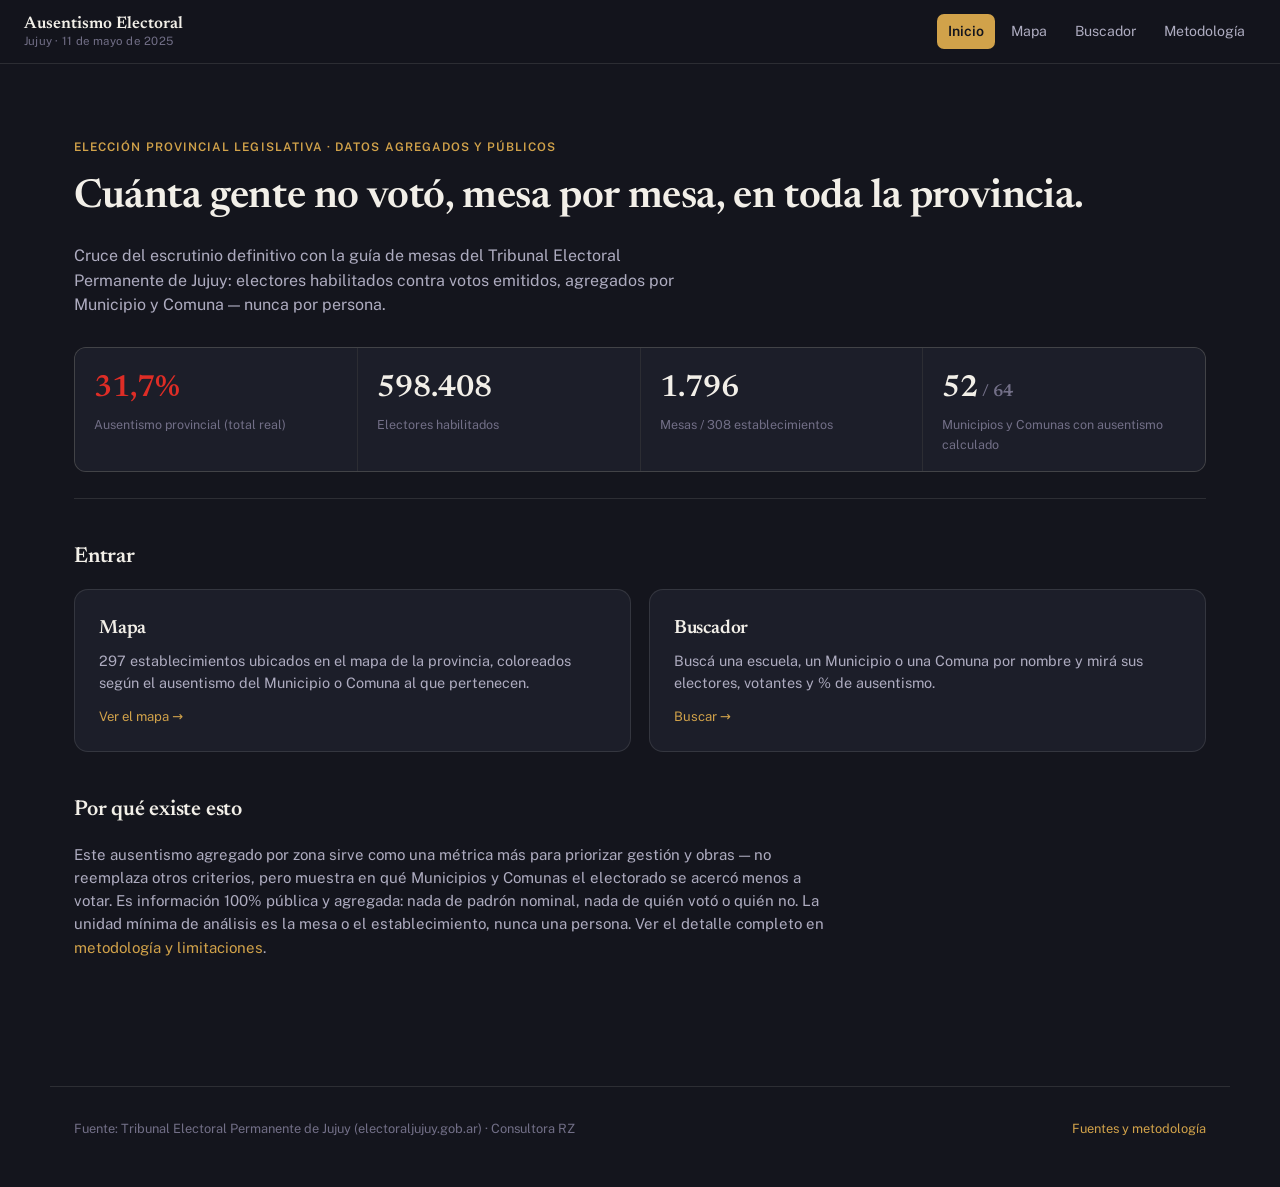
==== index.html @ 442d56ec "Sitio de ausentismo electoral Jujuy: mapa, buscador y metodología Datos agregados y públicos del TEP" ====
<!doctype html>
<html lang="es">
<head>
<meta charset="utf-8">
<meta name="viewport" content="width=device-width, initial-scale=1">
<title>Ausentismo Electoral Jujuy</title>
<meta name="description" content="Mapa y buscador del ausentismo en la Elección Provincial Legislativa de Jujuy del 11/05/2025, por Municipio y Comuna, con datos públicos agregados del Tribunal Electoral.">
<link rel="icon" href="data:image/svg+xml,<svg xmlns=%22http://www.w3.org/2000/svg%22 viewBox=%220 0 100 100%22><rect width=%22100%22 height=%22100%22 rx=%2220%22 fill=%22%2314151d%22/><circle cx=%2250%22 cy=%2250%22 r=%2226%22 fill=%22%23de2d26%22/></svg>">
<link rel="preconnect" href="https://fonts.googleapis.com">
<link rel="stylesheet" href="https://fonts.googleapis.com/css2?family=Newsreader:wght@500;600;700&family=Public+Sans:wght@400;500;600;700&display=swap">
<link rel="stylesheet" href="style.css">
</head>
<body>

<nav class="topnav">
  <div class="brand"><span class="word">Ausentismo Electoral</span><span class="sub">Jujuy · 11 de mayo de 2025</span></div>
  <div class="navlinks">
    <a href="index.html" class="active">Inicio</a>
    <a href="mapa.html">Mapa</a>
    <a href="buscador.html">Buscador</a>
    <a href="metodologia.html">Metodología</a>
  </div>
</nav>

<main>
  <div class="hero">
    <div class="eyebrow">Elección Provincial Legislativa · Datos agregados y públicos</div>
    <h1>Cuánta gente no votó, mesa por mesa, en toda la provincia.</h1>
    <p class="lede">Cruce del escrutinio definitivo con la guía de mesas del Tribunal Electoral Permanente de Jujuy: electores habilitados contra votos emitidos, agregados por Municipio y Comuna — nunca por persona.</p>

    <div class="stat-row">
      <div class="stat-tile"><div class="n red">31,7%</div><div class="l">Ausentismo provincial (total real)</div></div>
      <div class="stat-tile"><div class="n tabular">598.408</div><div class="l">Electores habilitados</div></div>
      <div class="stat-tile"><div class="n tabular">1.796</div><div class="l">Mesas / 308 establecimientos</div></div>
      <div class="stat-tile"><div class="n tabular">52<span style="color:var(--text-mute);font-size:1.1rem"> / 64</span></div><div class="l">Municipios y Comunas con ausentismo calculado</div></div>
    </div>
  </div>

  <section>
    <h2>Entrar</h2>
    <div class="grid-2">
      <a class="card" href="mapa.html">
        <h3>Mapa</h3>
        <p>297 establecimientos ubicados en el mapa de la provincia, coloreados según el ausentismo del Municipio o Comuna al que pertenecen.</p>
        <span class="go">Ver el mapa →</span>
      </a>
      <a class="card" href="buscador.html">
        <h3>Buscador</h3>
        <p>Buscá una escuela, un Municipio o una Comuna por nombre y mirá sus electores, votantes y % de ausentismo.</p>
        <span class="go">Buscar →</span>
      </a>
    </div>
  </section>

  <section>
    <h2>Por qué existe esto</h2>
    <p class="narrow" style="color:var(--text-2)">
      Este ausentismo agregado por zona sirve como una métrica más para priorizar gestión y obras — no reemplaza otros
      criterios, pero muestra en qué Municipios y Comunas el electorado se acercó menos a votar. Es información
      100% pública y agregada: nada de padrón nominal, nada de quién votó o quién no. La unidad mínima de análisis
      es la mesa o el establecimiento, nunca una persona. Ver el detalle completo en
      <a href="metodologia.html">metodología y limitaciones</a>.
    </p>
  </section>
</main>

<footer>
  <span>Fuente: Tribunal Electoral Permanente de Jujuy (electoraljujuy.gob.ar) · Consultora RZ</span>
  <span><a href="metodologia.html">Fuentes y metodología</a></span>
</footer>

</body>
</html>
---- style.css ----
:root{
  --bg:#14151d;
  --bg-elev:#1c1e29;
  --bg-elev-2:#242737;
  --text:#f2efe8;
  --text-2:#aeacc0;
  --text-mute:#726f87;
  --border:rgba(242,239,232,0.11);
  --border-strong:rgba(242,239,232,0.20);
  --accent:#d1a24a;
  --accent-soft:rgba(209,162,74,0.14);
  --r1:#fee5d9;
  --r2:#fcae91;
  --r3:#fb6a4a;
  --r4:#de2d26;
  --r5:#a50f15;
  --gray-na:#5b5972;
  --good:#3f9142;
  color-scheme: dark;
}

*{box-sizing:border-box}
html{scroll-behavior:smooth}
body{
  margin:0;
  background:var(--bg);
  color:var(--text);
  font-family:"Public Sans",system-ui,-apple-system,"Segoe UI",sans-serif;
  font-size:15px;
  line-height:1.55;
  -webkit-font-smoothing:antialiased;
}
h1,h2,h3,.display{
  font-family:"Newsreader",Georgia,serif;
  font-weight:600;
  letter-spacing:-0.01em;
  text-wrap:balance;
  margin:0;
}
a{color:var(--accent);text-decoration:none}
a:hover{text-decoration:underline}
.tabular{font-variant-numeric:tabular-nums}

/* ---- nav ---- */
.topnav{
  position:sticky;top:0;z-index:40;
  display:flex;align-items:center;justify-content:space-between;
  gap:1.5rem;
  padding:0.9rem 1.5rem;
  background:rgba(20,21,29,0.88);
  backdrop-filter:blur(10px);
  border-bottom:1px solid var(--border);
}
.brand{display:flex;flex-direction:column;line-height:1.15}
.brand .word{font-family:"Newsreader",serif;font-weight:600;font-size:1.05rem;color:var(--text)}
.brand .sub{font-size:0.72rem;color:var(--text-mute);letter-spacing:0.02em}
.navlinks{display:flex;gap:0.3rem;flex-wrap:wrap}
.navlinks a{
  color:var(--text-2);font-size:0.88rem;padding:0.4rem 0.7rem;border-radius:7px;
}
.navlinks a:hover{color:var(--text);background:var(--bg-elev);text-decoration:none}
.navlinks a.active{color:var(--bg);background:var(--accent);text-decoration:none;font-weight:600}

main{max-width:1180px;margin:0 auto;padding:2.2rem 1.5rem 4rem}
.narrow{max-width:760px}

/* ---- hero / stat tiles ---- */
.hero{padding:2.4rem 0 1.6rem;border-bottom:1px solid var(--border);margin-bottom:2rem}
.eyebrow{
  font-size:0.74rem;letter-spacing:0.09em;text-transform:uppercase;color:var(--accent);
  margin-bottom:0.7rem;font-weight:600;
}
.hero h1{font-size:clamp(1.7rem,3.4vw,2.5rem)}
.hero p.lede{color:var(--text-2);max-width:620px;margin-top:0.9rem;font-size:1rem}

.stat-row{display:grid;grid-template-columns:repeat(auto-fit,minmax(150px,1fr));gap:1px;background:var(--border);border:1px solid var(--border);border-radius:12px;overflow:hidden;margin-top:1.8rem}
.stat-tile{background:var(--bg-elev);padding:1.1rem 1.2rem}
.stat-tile .n{font-family:"Newsreader",serif;font-size:1.9rem;font-weight:600;color:var(--text)}
.stat-tile .n.red{color:var(--r4)}
.stat-tile .l{font-size:0.78rem;color:var(--text-mute);margin-top:0.15rem}

/* ---- cards / cta ---- */
.grid-2{display:grid;grid-template-columns:1fr 1fr;gap:1.1rem;margin-top:0.5rem}
@media (max-width:680px){.grid-2{grid-template-columns:1fr}}
.card{
  display:block;background:var(--bg-elev);border:1px solid var(--border);border-radius:14px;
  padding:1.5rem;transition:border-color .15s, transform .15s;
}
.card:hover{border-color:var(--border-strong);text-decoration:none;transform:translateY(-1px)}
.card h3{font-size:1.2rem;color:var(--text);margin-bottom:0.4rem}
.card p{color:var(--text-2);font-size:0.9rem;margin:0}
.card .go{color:var(--accent);font-size:0.82rem;margin-top:0.8rem;display:block}

section{margin-top:2.6rem}
section > h2{font-size:1.35rem;margin-bottom:0.9rem}
section > .kicker{color:var(--text-mute);font-size:0.85rem;margin-bottom:1rem}

/* ---- legend / swatches ---- */
.legend{display:flex;align-items:center;gap:0.9rem;flex-wrap:wrap;font-size:0.8rem;color:var(--text-2)}
.legend .ramp{display:flex;height:10px;width:150px;border-radius:5px;overflow:hidden;border:1px solid var(--border-strong)}
.legend .ramp span{flex:1}
.swatch{display:inline-block;width:10px;height:10px;border-radius:50%;margin-right:0.4rem;vertical-align:middle}

/* ---- table ---- */
table{width:100%;border-collapse:collapse;font-size:0.87rem}
thead th{
  text-align:left;font-size:0.72rem;text-transform:uppercase;letter-spacing:0.04em;
  color:var(--text-mute);padding:0.55rem 0.7rem;border-bottom:1px solid var(--border-strong);
  cursor:pointer;user-select:none;white-space:nowrap;
}
thead th:hover{color:var(--text-2)}
thead th.sorted{color:var(--accent)}
tbody td{padding:0.55rem 0.7rem;border-bottom:1px solid var(--border);color:var(--text-2);vertical-align:middle}
tbody tr:hover td{background:var(--bg-elev);color:var(--text)}
.pill{
  display:inline-flex;align-items:center;gap:0.35rem;padding:0.2rem 0.55rem;border-radius:999px;
  font-size:0.78rem;font-weight:600;border:1px solid transparent;
}
.pill .dot{width:7px;height:7px;border-radius:50%}
.pill.na{color:var(--text-mute);background:rgba(255,255,255,0.05)}

/* ---- search ---- */
.searchbar{display:flex;gap:0.6rem;margin-bottom:1.2rem;flex-wrap:wrap;align-items:center}
input[type=search],input[type=text]{
  background:var(--bg-elev);border:1px solid var(--border-strong);color:var(--text);
  padding:0.65rem 0.9rem;border-radius:9px;font-size:0.92rem;font-family:inherit;flex:1;min-width:220px;
}
input[type=search]:focus,input[type=text]:focus,select:focus,button:focus-visible{outline:2px solid var(--accent);outline-offset:1px}
select{
  background:var(--bg-elev);border:1px solid var(--border-strong);color:var(--text);
  padding:0.6rem 0.8rem;border-radius:9px;font-size:0.85rem;font-family:inherit;
}
.toggle-group{display:flex;border:1px solid var(--border-strong);border-radius:9px;overflow:hidden}
.toggle-group button{
  background:var(--bg-elev);color:var(--text-2);border:none;padding:0.6rem 1rem;font-size:0.85rem;
  cursor:pointer;font-family:inherit;
}
.toggle-group button.active{background:var(--accent);color:var(--bg);font-weight:600}
.count-note{color:var(--text-mute);font-size:0.82rem;margin-bottom:0.8rem}

/* ---- map page ---- */
.map-layout{display:grid;grid-template-columns:1fr 300px;gap:1.2rem;align-items:start}
@media (max-width:900px){.map-layout{grid-template-columns:1fr}}
#mapwrap{
  position:relative;background:var(--bg-elev);border:1px solid var(--border);border-radius:14px;
  overflow:hidden;aspect-ratio:4/5;
}
#mapsvg{width:100%;height:100%;display:block;cursor:crosshair}
.mapdot{transition:r .1s, opacity .1s}
.mapdot:hover{stroke:var(--text);stroke-width:1.5px}
#tooltip{
  position:absolute;pointer-events:none;background:var(--bg-elev-2);border:1px solid var(--border-strong);
  border-radius:9px;padding:0.6rem 0.75rem;font-size:0.8rem;max-width:220px;
  box-shadow:0 8px 24px rgba(0,0,0,0.4);opacity:0;transform:translate(-50%,-115%);transition:opacity .1s;z-index:10;
}
#tooltip .t-esc{font-weight:600;color:var(--text);margin-bottom:0.15rem}
#tooltip .t-row{color:var(--text-2);display:flex;justify-content:space-between;gap:0.6rem}
.sidepanel{background:var(--bg-elev);border:1px solid var(--border);border-radius:14px;padding:1.2rem}
.sidepanel h4{font-size:0.75rem;text-transform:uppercase;letter-spacing:0.05em;color:var(--text-mute);margin-bottom:0.7rem}
.sidepanel .legend{flex-direction:column;align-items:stretch;gap:0.55rem}
.dpto-label{
  font-family:"Public Sans",sans-serif;font-size:9px;fill:var(--text-mute);letter-spacing:0.02em;
  text-transform:uppercase;pointer-events:none;
}
.graticule{stroke:var(--border);stroke-width:1}

/* ---- methodology ---- */
.mbox{background:var(--bg-elev);border:1px solid var(--border);border-radius:12px;padding:1.4rem 1.6rem;margin-bottom:1rem}
.mbox p{margin:0;color:var(--text-2)}
.mbox .num{color:var(--accent);font-weight:700;margin-right:0.4rem}
.sourcelist{display:flex;flex-direction:column;gap:0.9rem}
.source-item{border:1px solid var(--border);border-radius:10px;padding:1rem 1.2rem;background:var(--bg-elev)}
.source-item .fname{font-weight:600;color:var(--text)}
.source-item .fmeta{font-size:0.78rem;color:var(--text-mute);margin-top:0.2rem}
.source-item p{color:var(--text-2);font-size:0.87rem;margin:0.5rem 0 0}

footer{
  max-width:1180px;margin:0 auto;padding:2rem 1.5rem 3rem;color:var(--text-mute);font-size:0.8rem;
  border-top:1px solid var(--border);margin-top:3rem;display:flex;justify-content:space-between;flex-wrap:wrap;gap:0.6rem;
}

/* light mode fallback (rare, this site commits to dark) */
@media (prefers-color-scheme: light){ body{ } }
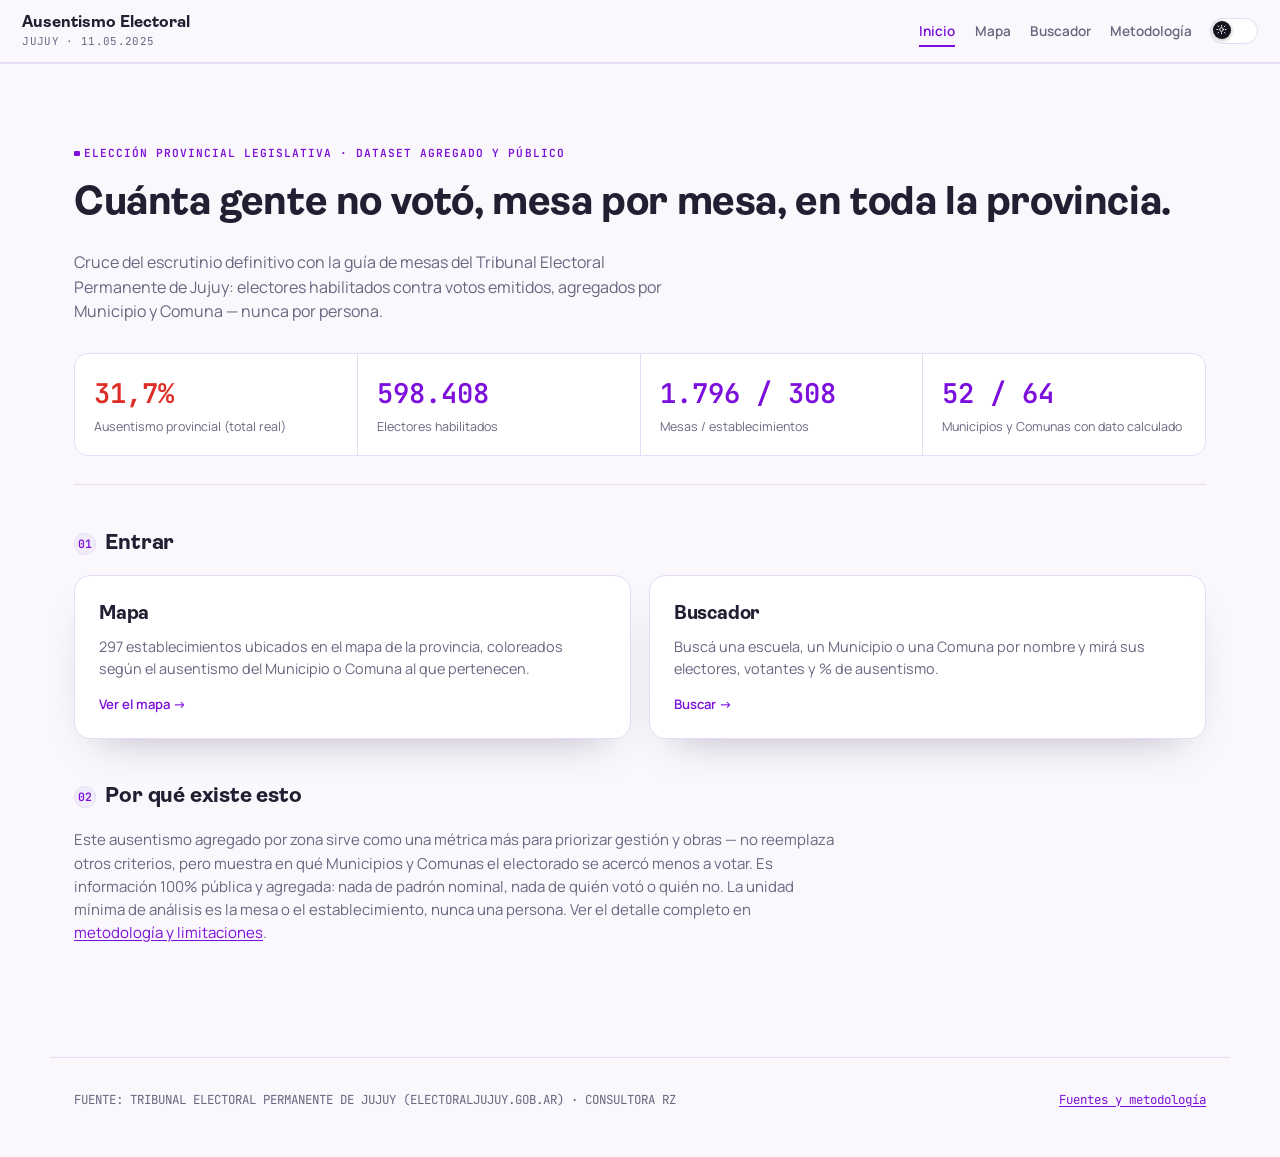
==== commit 80beefb3: "Rediseñar el sitio con la identidad visual de ExpoJuy 2026 Paleta (púrpura/índigo/teal/lavanda), tip" ====
--- a/index.html
+++ b/index.html
@@ -5,39 +5,51 @@
 <meta name="viewport" content="width=device-width, initial-scale=1">
 <title>Ausentismo Electoral Jujuy</title>
 <meta name="description" content="Mapa y buscador del ausentismo en la Elección Provincial Legislativa de Jujuy del 11/05/2025, por Municipio y Comuna, con datos públicos agregados del Tribunal Electoral.">
-<link rel="icon" href="data:image/svg+xml,<svg xmlns=%22http://www.w3.org/2000/svg%22 viewBox=%220 0 100 100%22><rect width=%22100%22 height=%22100%22 rx=%2220%22 fill=%22%2314151d%22/><circle cx=%2250%22 cy=%2250%22 r=%2226%22 fill=%22%23de2d26%22/></svg>">
+<link rel="icon" href="data:image/svg+xml,<svg xmlns=%22http://www.w3.org/2000/svg%22 viewBox=%220 0 100 100%22><rect width=%22100%22 height=%22100%22 rx=%2220%22 fill=%22%237C0FDB%22/><circle cx=%2250%22 cy=%2250%22 r=%2226%22 fill=%22%23de2d26%22/></svg>">
 <link rel="preconnect" href="https://fonts.googleapis.com">
-<link rel="stylesheet" href="https://fonts.googleapis.com/css2?family=Newsreader:wght@500;600;700&family=Public+Sans:wght@400;500;600;700&display=swap">
+<link rel="stylesheet" href="https://fonts.googleapis.com/css2?family=Manrope:wght@400;500;600;700;800&family=JetBrains+Mono:wght@400;500;600&display=swap">
 <link rel="stylesheet" href="style.css">
+<script>try{var t=localStorage.getItem('theme');if(t)document.documentElement.setAttribute('data-theme',t);}catch(e){}</script>
 </head>
 <body>
 
-<nav class="topnav">
-  <div class="brand"><span class="word">Ausentismo Electoral</span><span class="sub">Jujuy · 11 de mayo de 2025</span></div>
-  <div class="navlinks">
-    <a href="index.html" class="active">Inicio</a>
-    <a href="mapa.html">Mapa</a>
-    <a href="buscador.html">Buscador</a>
-    <a href="metodologia.html">Metodología</a>
-  </div>
-</nav>
+<header class="site-header">
+  <div class="brand"><span class="word">Ausentismo Electoral</span><span class="sub">JUJUY · 11.05.2025</span></div>
+  <nav class="site-nav" aria-label="Navegación principal">
+    <ul>
+      <li><a href="index.html" data-active="true">Inicio</a></li>
+      <li><a href="mapa.html">Mapa</a></li>
+      <li><a href="buscador.html">Buscador</a></li>
+      <li><a href="metodologia.html">Metodología</a></li>
+    </ul>
+    <button type="button" class="theme-toggle" id="theme-toggle" role="switch" aria-checked="false" title="Modo claro / oscuro" aria-label="Cambiar entre modo claro y modo oscuro">
+      <span class="track"></span>
+      <span class="knob">
+        <svg class="tt-icon tt-sun" viewBox="0 0 24 24" aria-hidden="true"><circle cx="12" cy="12" r="4"/><path d="M12 3v2M12 19v2M4.2 4.2l1.4 1.4M18.4 18.4l1.4 1.4M2 12h2M20 12h2M4.2 19.8l1.4-1.4M18.4 5.6l1.4-1.4"/></svg>
+        <svg class="tt-icon tt-moon" viewBox="0 0 24 24" aria-hidden="true"><path d="M20 14.5A8 8 0 1 1 9.5 4a6.5 6.5 0 0 0 10.5 10.5Z"/></svg>
+      </span>
+    </button>
+  </nav>
+</header>
 
 <main>
   <div class="hero">
-    <div class="eyebrow">Elección Provincial Legislativa · Datos agregados y públicos</div>
-    <h1>Cuánta gente no votó, mesa por mesa, en toda la provincia.</h1>
-    <p class="lede">Cruce del escrutinio definitivo con la guía de mesas del Tribunal Electoral Permanente de Jujuy: electores habilitados contra votos emitidos, agregados por Municipio y Comuna — nunca por persona.</p>
+    <div class="hero-inner">
+      <div class="eyebrow">Elección Provincial Legislativa · Dataset agregado y público</div>
+      <h1>Cuánta gente no votó, mesa por mesa, en toda la provincia.</h1>
+      <p class="lede">Cruce del escrutinio definitivo con la guía de mesas del Tribunal Electoral Permanente de Jujuy: electores habilitados contra votos emitidos, agregados por Municipio y Comuna — nunca por persona.</p>
 
-    <div class="stat-row">
-      <div class="stat-tile"><div class="n red">31,7%</div><div class="l">Ausentismo provincial (total real)</div></div>
-      <div class="stat-tile"><div class="n tabular">598.408</div><div class="l">Electores habilitados</div></div>
-      <div class="stat-tile"><div class="n tabular">1.796</div><div class="l">Mesas / 308 establecimientos</div></div>
-      <div class="stat-tile"><div class="n tabular">52<span style="color:var(--text-mute);font-size:1.1rem"> / 64</span></div><div class="l">Municipios y Comunas con ausentismo calculado</div></div>
+      <div class="stat-grid">
+        <div class="stat"><b class="sev">31,7%</b><span>Ausentismo provincial (total real)</span></div>
+        <div class="stat"><b>598.408</b><span>Electores habilitados</span></div>
+        <div class="stat"><b>1.796 / 308</b><span>Mesas / establecimientos</span></div>
+        <div class="stat"><b>52 / 64</b><span>Municipios y Comunas con dato calculado</span></div>
+      </div>
     </div>
   </div>
 
   <section>
-    <h2>Entrar</h2>
+    <h2><span class="idx-badge">01</span> Entrar</h2>
     <div class="grid-2">
       <a class="card" href="mapa.html">
         <h3>Mapa</h3>
@@ -53,21 +65,43 @@
   </section>
 
   <section>
-    <h2>Por qué existe esto</h2>
-    <p class="narrow" style="color:var(--text-2)">
+    <h2><span class="idx-badge">02</span> Por qué existe esto</h2>
+    <p class="narrow" style="color:var(--muted)">
       Este ausentismo agregado por zona sirve como una métrica más para priorizar gestión y obras — no reemplaza otros
       criterios, pero muestra en qué Municipios y Comunas el electorado se acercó menos a votar. Es información
       100% pública y agregada: nada de padrón nominal, nada de quién votó o quién no. La unidad mínima de análisis
       es la mesa o el establecimiento, nunca una persona. Ver el detalle completo en
-      <a href="metodologia.html">metodología y limitaciones</a>.
+      <a class="inline" href="metodologia.html">metodología y limitaciones</a>.
     </p>
   </section>
 </main>
 
 <footer>
-  <span>Fuente: Tribunal Electoral Permanente de Jujuy (electoraljujuy.gob.ar) · Consultora RZ</span>
-  <span><a href="metodologia.html">Fuentes y metodología</a></span>
+  <span>FUENTE: TRIBUNAL ELECTORAL PERMANENTE DE JUJUY (ELECTORALJUJUY.GOB.AR) · CONSULTORA RZ</span>
+  <span><a class="inline" href="metodologia.html">Fuentes y metodología</a></span>
 </footer>
 
+<script>
+document.getElementById('theme-toggle').addEventListener('click', function(){
+  var cur = document.documentElement.getAttribute('data-theme');
+  var isDark = cur === 'dark' || (!cur && window.matchMedia('(prefers-color-scheme: dark)').matches);
+  var next = isDark ? 'light' : 'dark';
+  document.documentElement.setAttribute('data-theme', next);
+  try{localStorage.setItem('theme', next);}catch(e){}
+  this.setAttribute('aria-checked', String(next==='dark'));
+});
+(function(){
+  var cur = document.documentElement.getAttribute('data-theme');
+  var isDark = cur === 'dark' || (!cur && window.matchMedia('(prefers-color-scheme: dark)').matches);
+  document.getElementById('theme-toggle').setAttribute('aria-checked', String(isDark));
+})();
+if('IntersectionObserver' in window){
+  document.querySelectorAll('section').forEach(el=>el.classList.add('reveal'));
+  const io = new IntersectionObserver(entries=>{
+    entries.forEach(e=>{ if(e.isIntersecting){ e.target.classList.add('active'); io.unobserve(e.target); } });
+  }, {threshold:.12});
+  document.querySelectorAll('.reveal').forEach(el=>io.observe(el));
+}
+</script>
 </body>
 </html>
--- a/style.css
+++ b/style.css
@@ -1,183 +1,180 @@
+@font-face{font-family:'Ambit';src:url('fonts/Ambit-Regular.otf') format('opentype');font-weight:400;font-style:normal;font-display:swap;}
+@font-face{font-family:'Ambit';src:url('fonts/Ambit-SemiBold.otf') format('opentype');font-weight:600;font-style:normal;font-display:swap;}
+@font-face{font-family:'Ambit';src:url('fonts/Ambit-Bold.otf') format('opentype');font-weight:700;font-style:normal;font-display:swap;}
+
 :root{
-  --bg:#14151d;
-  --bg-elev:#1c1e29;
-  --bg-elev-2:#242737;
-  --text:#f2efe8;
-  --text-2:#aeacc0;
-  --text-mute:#726f87;
-  --border:rgba(242,239,232,0.11);
-  --border-strong:rgba(242,239,232,0.20);
-  --accent:#d1a24a;
-  --accent-soft:rgba(209,162,74,0.14);
-  --r1:#fee5d9;
-  --r2:#fcae91;
-  --r3:#fb6a4a;
-  --r4:#de2d26;
-  --r5:#a50f15;
-  --gray-na:#5b5972;
-  --good:#3f9142;
+  --teal:#1FC2D6;
+  --purple:#7C0FDB;
+  --indigo:#744CEF;
+  --lavender:#B183F1;
+  --ink:#221F33;
+  --muted:#6B6580;
+  --paper:#FAF8FC;
+  --surface:#FFFFFF;
+  --surface-2:#F1ECFA;
+  --border:#E4DDF5;
+  --accent:#7C0FDB;
+  --hero-grad:linear-gradient(135deg,var(--purple) 0%,var(--indigo) 58%,var(--teal) 130%);
+  --shadow:0 20px 45px -25px rgba(35,15,70,.35);
+  /* escala de severidad (ausentismo) — independiente de la marca, un solo hue rojo */
+  --r1:#fee5d9; --r2:#fcae91; --r3:#fb6a4a; --r4:#de2d26; --r5:#a50f15;
+  --gray-na:#9891ab;
+  color-scheme: light;
+}
+@media (prefers-color-scheme: dark){
+  :root:not([data-theme="light"]){
+    --ink:#F1EDFB; --muted:#B4ACD1; --paper:#120E1F; --surface:#1C1730;
+    --surface-2:#241E3D; --border:#352C54; --lavender:#C09EFB; --accent:#C09EFB;
+    --shadow:0 20px 45px -20px rgba(0,0,0,.6);
+    --gray-na:#7A7392;
+    color-scheme: dark;
+  }
+}
+:root[data-theme="dark"]{
+  --ink:#F1EDFB; --muted:#B4ACD1; --paper:#120E1F; --surface:#1C1730;
+  --surface-2:#241E3D; --border:#352C54; --lavender:#C09EFB; --accent:#C09EFB;
+  --shadow:0 20px 45px -20px rgba(0,0,0,.6);
+  --gray-na:#7A7392;
   color-scheme: dark;
 }
 
 *{box-sizing:border-box}
 html{scroll-behavior:smooth}
-body{
-  margin:0;
-  background:var(--bg);
-  color:var(--text);
-  font-family:"Public Sans",system-ui,-apple-system,"Segoe UI",sans-serif;
-  font-size:15px;
-  line-height:1.55;
-  -webkit-font-smoothing:antialiased;
-}
-h1,h2,h3,.display{
-  font-family:"Newsreader",Georgia,serif;
-  font-weight:600;
-  letter-spacing:-0.01em;
-  text-wrap:balance;
-  margin:0;
-}
-a{color:var(--accent);text-decoration:none}
-a:hover{text-decoration:underline}
-.tabular{font-variant-numeric:tabular-nums}
+body{margin:0;background:var(--paper);color:var(--ink);font-family:'Manrope',system-ui,-apple-system,'Segoe UI',sans-serif;line-height:1.55;font-size:15px;-webkit-font-smoothing:antialiased}
+h1,h2,h3,h4{font-family:'Ambit','Unbounded',system-ui,sans-serif;font-weight:700;margin:0;text-wrap:balance;letter-spacing:-.01em}
+p{margin:0}
+a{color:inherit;text-decoration:none}
+a.inline{color:var(--accent);text-decoration:underline;text-underline-offset:2px}
+:focus-visible{outline:2px solid var(--indigo);outline-offset:2px;border-radius:4px}
+@media (prefers-reduced-motion: reduce){ *{animation:none!important;transition:none!important;scroll-behavior:auto!important} }
+.mono{font-family:'JetBrains Mono',monospace}
+.tabular{font-variant-numeric:tabular-nums;font-family:'JetBrains Mono',monospace}
 
-/* ---- nav ---- */
-.topnav{
-  position:sticky;top:0;z-index:40;
-  display:flex;align-items:center;justify-content:space-between;
-  gap:1.5rem;
-  padding:0.9rem 1.5rem;
-  background:rgba(20,21,29,0.88);
-  backdrop-filter:blur(10px);
-  border-bottom:1px solid var(--border);
-}
-.brand{display:flex;flex-direction:column;line-height:1.15}
-.brand .word{font-family:"Newsreader",serif;font-weight:600;font-size:1.05rem;color:var(--text)}
-.brand .sub{font-size:0.72rem;color:var(--text-mute);letter-spacing:0.02em}
-.navlinks{display:flex;gap:0.3rem;flex-wrap:wrap}
-.navlinks a{
-  color:var(--text-2);font-size:0.88rem;padding:0.4rem 0.7rem;border-radius:7px;
-}
-.navlinks a:hover{color:var(--text);background:var(--bg-elev);text-decoration:none}
-.navlinks a.active{color:var(--bg);background:var(--accent);text-decoration:none;font-weight:600}
+/* ---------- reveal-on-scroll (fiel al patrón de ExpoJuy) ---------- */
+@keyframes fadeInUp{from{opacity:0;transform:translateY(16px)}to{opacity:1;transform:translateY(0)}}
+.hero-inner>*{animation:fadeInUp .6s ease-out backwards}
+.hero-inner>*:nth-child(1){animation-delay:.05s}
+.hero-inner>*:nth-child(2){animation-delay:.1s}
+.hero-inner>*:nth-child(3){animation-delay:.15s}
+.hero-inner>*:nth-child(4){animation-delay:.2s}
+.reveal{opacity:0;transform:translateY(30px);transition:opacity .7s ease,transform .7s ease}
+.reveal.active{opacity:1;transform:translateY(0)}
+
+/* ---------- header / nav ---------- */
+.site-header{display:flex;align-items:center;justify-content:space-between;gap:1rem;padding:.9rem 1.4rem;border-bottom:1px solid var(--border);position:sticky;top:0;z-index:40;background:var(--paper);box-shadow:0 1px 0 var(--border)}
+.brand{display:flex;flex-direction:column;line-height:1.15;gap:.1rem}
+.brand .word{font-family:'Ambit','Unbounded',sans-serif;font-weight:700;font-size:1.02rem;color:var(--ink)}
+.brand .sub{font-family:'JetBrains Mono',monospace;font-size:.68rem;color:var(--muted);letter-spacing:.03em}
+.site-nav{display:flex;align-items:center;gap:1.1rem}
+.site-nav ul{list-style:none;display:flex;gap:1.2rem;margin:0;padding:0}
+.site-nav a{font-size:.85rem;font-weight:600;color:var(--muted);padding:.3rem 0;border-bottom:2px solid transparent}
+.site-nav a[data-active="true"]{color:var(--accent);border-color:var(--accent)}
+.theme-toggle{position:relative;flex:none;width:48px;height:26px;background:transparent;border:none;padding:0;border-radius:999px;cursor:pointer}
+.theme-toggle .track{position:absolute;inset:0;border-radius:999px;background:#fff;border:1.5px solid var(--border);transition:background .25s ease,border-color .25s ease}
+.theme-toggle .knob{position:absolute;top:3px;left:3px;width:18px;height:18px;border-radius:50%;background:#15121F;box-shadow:0 1px 4px rgba(0,0,0,.35);transition:transform .25s ease,background .25s ease;display:flex;align-items:center;justify-content:center}
+.theme-toggle .tt-icon{width:11px;height:11px;flex:none}
+.theme-toggle .tt-sun{stroke:#fff;fill:none;stroke-width:2;stroke-linecap:round;stroke-linejoin:round}
+.theme-toggle .tt-moon{display:none;fill:#15121F}
+:root[data-theme="dark"] .theme-toggle .track{background:#15121F;border-color:var(--border)}
+:root[data-theme="dark"] .theme-toggle .knob{transform:translateX(22px);background:#fff}
+:root[data-theme="dark"] .theme-toggle .tt-sun{display:none}
+:root[data-theme="dark"] .theme-toggle .tt-moon{display:block}
 
 main{max-width:1180px;margin:0 auto;padding:2.2rem 1.5rem 4rem}
 .narrow{max-width:760px}
 
-/* ---- hero / stat tiles ---- */
-.hero{padding:2.4rem 0 1.6rem;border-bottom:1px solid var(--border);margin-bottom:2rem}
-.eyebrow{
-  font-size:0.74rem;letter-spacing:0.09em;text-transform:uppercase;color:var(--accent);
-  margin-bottom:0.7rem;font-weight:600;
-}
+/* ---------- hero ---------- */
+.hero{padding:2.6rem 0 1.8rem;border-bottom:1px solid var(--border);margin-bottom:2rem}
+.eyebrow{font-family:'JetBrains Mono',monospace;text-transform:uppercase;letter-spacing:.09em;font-size:.7rem;color:var(--accent);font-weight:600;margin-bottom:.7rem;display:inline-flex;align-items:center;gap:.4em}
+.eyebrow::before{content:'';width:.5em;height:.5em;border-radius:1px;background:var(--accent);display:inline-block}
 .hero h1{font-size:clamp(1.7rem,3.4vw,2.5rem)}
-.hero p.lede{color:var(--text-2);max-width:620px;margin-top:0.9rem;font-size:1rem}
+.hero p.lede{color:var(--muted);max-width:620px;margin-top:.9rem;font-size:1rem}
 
-.stat-row{display:grid;grid-template-columns:repeat(auto-fit,minmax(150px,1fr));gap:1px;background:var(--border);border:1px solid var(--border);border-radius:12px;overflow:hidden;margin-top:1.8rem}
-.stat-tile{background:var(--bg-elev);padding:1.1rem 1.2rem}
-.stat-tile .n{font-family:"Newsreader",serif;font-size:1.9rem;font-weight:600;color:var(--text)}
-.stat-tile .n.red{color:var(--r4)}
-.stat-tile .l{font-size:0.78rem;color:var(--text-mute);margin-top:0.15rem}
+.stat-grid{display:grid;grid-template-columns:repeat(4,1fr);gap:1px;background:var(--border);border:1px solid var(--border);border-radius:14px;overflow:hidden;margin-top:1.8rem}
+@media (max-width:680px){.stat-grid{grid-template-columns:repeat(2,1fr)}}
+.stat{background:var(--surface);padding:1.1rem 1.2rem}
+.stat b{display:block;font-family:'JetBrains Mono',monospace;font-weight:600;font-size:1.7rem;color:var(--accent)}
+.stat b.sev{color:var(--r4)}
+.stat span{font-size:.78rem;color:var(--muted)}
 
-/* ---- cards / cta ---- */
-.grid-2{display:grid;grid-template-columns:1fr 1fr;gap:1.1rem;margin-top:0.5rem}
+/* ---------- cards / cta / tags ---------- */
+.grid-2{display:grid;grid-template-columns:1fr 1fr;gap:1.1rem;margin-top:.5rem}
 @media (max-width:680px){.grid-2{grid-template-columns:1fr}}
-.card{
-  display:block;background:var(--bg-elev);border:1px solid var(--border);border-radius:14px;
-  padding:1.5rem;transition:border-color .15s, transform .15s;
-}
-.card:hover{border-color:var(--border-strong);text-decoration:none;transform:translateY(-1px)}
-.card h3{font-size:1.2rem;color:var(--text);margin-bottom:0.4rem}
-.card p{color:var(--text-2);font-size:0.9rem;margin:0}
-.card .go{color:var(--accent);font-size:0.82rem;margin-top:0.8rem;display:block}
+.card{display:block;background:var(--surface);border:1px solid var(--border);border-radius:16px;padding:1.5rem;box-shadow:var(--shadow);transition:transform .15s ease,border-color .15s ease}
+.card:hover{transform:translateY(-2px);border-color:var(--accent)}
+.card h3{font-size:1.2rem;color:var(--ink);margin-bottom:.4rem}
+.card p{color:var(--muted);font-size:.9rem}
+.card .go{color:var(--accent);font-size:.82rem;margin-top:.8rem;display:block;font-weight:600}
+.tag{display:inline-flex;align-items:center;gap:.35em;padding:.3em .75em;border-radius:999px;font-family:'JetBrains Mono',monospace;font-size:.68rem;background:var(--surface-2);border:1px solid var(--border);color:var(--muted);white-space:nowrap}
+.idx-badge{font-family:'JetBrains Mono',monospace;font-size:.72rem;font-weight:600;color:var(--accent);background:var(--surface-2);border:1px solid var(--border);border-radius:999px;width:1.9em;height:1.9em;display:inline-flex;align-items:center;justify-content:center;flex:none}
+
+.btn{display:inline-flex;align-items:center;gap:.5em;padding:.7em 1.3em;border-radius:999px;font-weight:600;font-size:.88rem;border:1px solid transparent;transition:transform .15s ease,box-shadow .15s ease;cursor:pointer;font-family:inherit}
+.btn:hover{transform:translateY(-1px)}
+.btn-primary{background:var(--purple);color:#fff;box-shadow:0 10px 25px -12px rgba(124,15,219,.6)}
+.btn-ghost{background:transparent;border-color:var(--border);color:var(--ink)}
 
 section{margin-top:2.6rem}
-section > h2{font-size:1.35rem;margin-bottom:0.9rem}
-section > .kicker{color:var(--text-mute);font-size:0.85rem;margin-bottom:1rem}
+section > h2{font-size:1.35rem;margin-bottom:.9rem;display:flex;align-items:center;gap:.6rem}
+section > .kicker{color:var(--muted);font-size:.85rem;margin-bottom:1rem}
 
-/* ---- legend / swatches ---- */
-.legend{display:flex;align-items:center;gap:0.9rem;flex-wrap:wrap;font-size:0.8rem;color:var(--text-2)}
-.legend .ramp{display:flex;height:10px;width:150px;border-radius:5px;overflow:hidden;border:1px solid var(--border-strong)}
-.legend .ramp span{flex:1}
-.swatch{display:inline-block;width:10px;height:10px;border-radius:50%;margin-right:0.4rem;vertical-align:middle}
+/* ---------- legend ---------- */
+.legend{display:flex;align-items:center;gap:.9rem;flex-wrap:wrap;font-size:.8rem;color:var(--muted)}
+.legend.stacked{flex-direction:column;align-items:stretch;gap:.55rem}
+.swatch{display:inline-block;width:10px;height:10px;border-radius:50%;margin-right:.4rem;vertical-align:middle}
 
-/* ---- table ---- */
-table{width:100%;border-collapse:collapse;font-size:0.87rem}
-thead th{
-  text-align:left;font-size:0.72rem;text-transform:uppercase;letter-spacing:0.04em;
-  color:var(--text-mute);padding:0.55rem 0.7rem;border-bottom:1px solid var(--border-strong);
-  cursor:pointer;user-select:none;white-space:nowrap;
-}
-thead th:hover{color:var(--text-2)}
+/* ---------- table ---------- */
+table{width:100%;border-collapse:collapse;font-size:.87rem}
+thead th{text-align:left;font-family:'JetBrains Mono',monospace;font-size:.68rem;text-transform:uppercase;letter-spacing:.05em;color:var(--muted);padding:.6rem .7rem;border-bottom:1px solid var(--border);cursor:pointer;user-select:none;white-space:nowrap}
+thead th:hover{color:var(--ink)}
 thead th.sorted{color:var(--accent)}
-tbody td{padding:0.55rem 0.7rem;border-bottom:1px solid var(--border);color:var(--text-2);vertical-align:middle}
-tbody tr:hover td{background:var(--bg-elev);color:var(--text)}
-.pill{
-  display:inline-flex;align-items:center;gap:0.35rem;padding:0.2rem 0.55rem;border-radius:999px;
-  font-size:0.78rem;font-weight:600;border:1px solid transparent;
-}
+tbody td{padding:.6rem .7rem;border-bottom:1px solid var(--border);color:var(--muted);vertical-align:middle}
+tbody tr:hover td{background:var(--surface-2);color:var(--ink)}
+.pill{display:inline-flex;align-items:center;gap:.35rem;padding:.2rem .55rem;border-radius:999px;font-size:.78rem;font-weight:600;font-family:'JetBrains Mono',monospace}
 .pill .dot{width:7px;height:7px;border-radius:50%}
-.pill.na{color:var(--text-mute);background:rgba(255,255,255,0.05)}
+.pill.na{color:var(--muted);background:var(--surface-2)}
 
-/* ---- search ---- */
-.searchbar{display:flex;gap:0.6rem;margin-bottom:1.2rem;flex-wrap:wrap;align-items:center}
-input[type=search],input[type=text]{
-  background:var(--bg-elev);border:1px solid var(--border-strong);color:var(--text);
-  padding:0.65rem 0.9rem;border-radius:9px;font-size:0.92rem;font-family:inherit;flex:1;min-width:220px;
-}
-input[type=search]:focus,input[type=text]:focus,select:focus,button:focus-visible{outline:2px solid var(--accent);outline-offset:1px}
-select{
-  background:var(--bg-elev);border:1px solid var(--border-strong);color:var(--text);
-  padding:0.6rem 0.8rem;border-radius:9px;font-size:0.85rem;font-family:inherit;
-}
-.toggle-group{display:flex;border:1px solid var(--border-strong);border-radius:9px;overflow:hidden}
-.toggle-group button{
-  background:var(--bg-elev);color:var(--text-2);border:none;padding:0.6rem 1rem;font-size:0.85rem;
-  cursor:pointer;font-family:inherit;
-}
-.toggle-group button.active{background:var(--accent);color:var(--bg);font-weight:600}
-.count-note{color:var(--text-mute);font-size:0.82rem;margin-bottom:0.8rem}
+/* ---------- search ---------- */
+.searchbar{display:flex;gap:.6rem;margin-bottom:1.2rem;flex-wrap:wrap;align-items:center}
+input[type=search],input[type=text]{background:var(--surface);border:1px solid var(--border);color:var(--ink);padding:.65rem .9rem;border-radius:9px;font-size:.92rem;font-family:inherit;flex:1;min-width:220px}
+input[type=search]:focus,input[type=text]:focus{outline:2px solid var(--accent);outline-offset:1px}
+.toggle-group{display:flex;border:1px solid var(--border);border-radius:9px;overflow:hidden}
+.toggle-group button{background:var(--surface);color:var(--muted);border:none;padding:.6rem 1rem;font-size:.85rem;cursor:pointer;font-family:inherit}
+.toggle-group button.active{background:var(--purple);color:#fff;font-weight:600}
+.count-note{font-family:'JetBrains Mono',monospace;color:var(--muted);font-size:.78rem;margin-bottom:.8rem}
 
-/* ---- map page ---- */
+/* ---------- map page ---------- */
 .map-layout{display:grid;grid-template-columns:1fr 300px;gap:1.2rem;align-items:start}
 @media (max-width:900px){.map-layout{grid-template-columns:1fr}}
-#mapwrap{
-  position:relative;background:var(--bg-elev);border:1px solid var(--border);border-radius:14px;
-  overflow:hidden;aspect-ratio:4/5;
+#mapwrap{position:relative;background:var(--surface);border:1px solid var(--border);border-radius:16px;overflow:hidden;height:74vh;min-height:480px;box-shadow:var(--shadow)}
+#leafmap{width:100%;height:100%}
+.sidepanel{background:var(--surface);border:1px solid var(--border);border-radius:16px;padding:1.2rem;box-shadow:var(--shadow)}
+.sidepanel h4{font-family:'JetBrains Mono',monospace;font-size:.7rem;text-transform:uppercase;letter-spacing:.05em;color:var(--muted);margin-bottom:.7rem}
+
+.leaflet-popup-content-wrapper{background:var(--surface);color:var(--ink);border-radius:10px;box-shadow:0 8px 24px rgba(0,0,0,.25)}
+.leaflet-popup-tip{background:var(--surface)}
+.leaflet-popup-content{margin:.8rem .9rem;font-family:'Manrope',sans-serif;font-size:.83rem;min-width:190px}
+.leaflet-popup-content .p-esc{font-family:'Ambit','Unbounded',sans-serif;font-weight:700;color:var(--ink);margin-bottom:.3rem;font-size:.9rem}
+.leaflet-popup-content .p-row{display:flex;justify-content:space-between;gap:.7rem;padding:.18rem 0;border-top:1px solid var(--border);color:var(--muted)}
+.leaflet-popup-content .p-note{margin-top:.4rem;font-size:.74rem;color:var(--muted);font-family:'JetBrains Mono',monospace}
+.leaflet-control-attribution{background:rgba(255,255,255,.85) !important;font-size:10px !important}
+:root[data-theme="dark"] .leaflet-control-attribution{background:rgba(18,14,31,.85) !important}
+@media (prefers-color-scheme:dark){ :root:not([data-theme="light"]) .leaflet-control-attribution{background:rgba(18,14,31,.85) !important} }
+.leaflet-control-zoom a{background:var(--surface) !important;color:var(--ink) !important;border-color:var(--border) !important}
+.leaflet-control-zoom a:hover{background:var(--surface-2) !important}
+
+/* ---------- methodology ---------- */
+.mbox{background:var(--surface);border:1px solid var(--border);border-radius:14px;padding:1.4rem 1.6rem;margin-bottom:1rem;display:flex;gap:1rem;box-shadow:var(--shadow)}
+.mbox p{margin:0;color:var(--muted)}
+.mbox em{color:var(--ink);font-style:normal;font-weight:600}
+.sourcelist{display:flex;flex-direction:column;gap:.9rem}
+.source-item{border:1px solid var(--border);border-radius:12px;padding:1rem 1.2rem;background:var(--surface);box-shadow:var(--shadow)}
+.source-item .fname{font-family:'Ambit','Unbounded',sans-serif;font-weight:700;color:var(--ink)}
+.source-item .fmeta{font-family:'JetBrains Mono',monospace;font-size:.72rem;color:var(--muted);margin-top:.2rem}
+.source-item p{color:var(--muted);font-size:.87rem;margin:.5rem 0 0}
+
+footer{max-width:1180px;margin:0 auto;padding:2rem 1.5rem 3rem;color:var(--muted);font-size:.78rem;font-family:'JetBrains Mono',monospace;border-top:1px solid var(--border);margin-top:3rem;display:flex;justify-content:space-between;flex-wrap:wrap;gap:.6rem}
+
+@media (max-width:720px){
+  .site-nav ul{gap:.8rem}
+  .site-nav a{font-size:.78rem}
 }
-#mapsvg{width:100%;height:100%;display:block;cursor:crosshair}
-.mapdot{transition:r .1s, opacity .1s}
-.mapdot:hover{stroke:var(--text);stroke-width:1.5px}
-#tooltip{
-  position:absolute;pointer-events:none;background:var(--bg-elev-2);border:1px solid var(--border-strong);
-  border-radius:9px;padding:0.6rem 0.75rem;font-size:0.8rem;max-width:220px;
-  box-shadow:0 8px 24px rgba(0,0,0,0.4);opacity:0;transform:translate(-50%,-115%);transition:opacity .1s;z-index:10;
-}
-#tooltip .t-esc{font-weight:600;color:var(--text);margin-bottom:0.15rem}
-#tooltip .t-row{color:var(--text-2);display:flex;justify-content:space-between;gap:0.6rem}
-.sidepanel{background:var(--bg-elev);border:1px solid var(--border);border-radius:14px;padding:1.2rem}
-.sidepanel h4{font-size:0.75rem;text-transform:uppercase;letter-spacing:0.05em;color:var(--text-mute);margin-bottom:0.7rem}
-.sidepanel .legend{flex-direction:column;align-items:stretch;gap:0.55rem}
-.dpto-label{
-  font-family:"Public Sans",sans-serif;font-size:9px;fill:var(--text-mute);letter-spacing:0.02em;
-  text-transform:uppercase;pointer-events:none;
-}
-.graticule{stroke:var(--border);stroke-width:1}
-
-/* ---- methodology ---- */
-.mbox{background:var(--bg-elev);border:1px solid var(--border);border-radius:12px;padding:1.4rem 1.6rem;margin-bottom:1rem}
-.mbox p{margin:0;color:var(--text-2)}
-.mbox .num{color:var(--accent);font-weight:700;margin-right:0.4rem}
-.sourcelist{display:flex;flex-direction:column;gap:0.9rem}
-.source-item{border:1px solid var(--border);border-radius:10px;padding:1rem 1.2rem;background:var(--bg-elev)}
-.source-item .fname{font-weight:600;color:var(--text)}
-.source-item .fmeta{font-size:0.78rem;color:var(--text-mute);margin-top:0.2rem}
-.source-item p{color:var(--text-2);font-size:0.87rem;margin:0.5rem 0 0}
-
-footer{
-  max-width:1180px;margin:0 auto;padding:2rem 1.5rem 3rem;color:var(--text-mute);font-size:0.8rem;
-  border-top:1px solid var(--border);margin-top:3rem;display:flex;justify-content:space-between;flex-wrap:wrap;gap:0.6rem;
-}
-
-/* light mode fallback (rare, this site commits to dark) */
-@media (prefers-color-scheme: light){ body{ } }
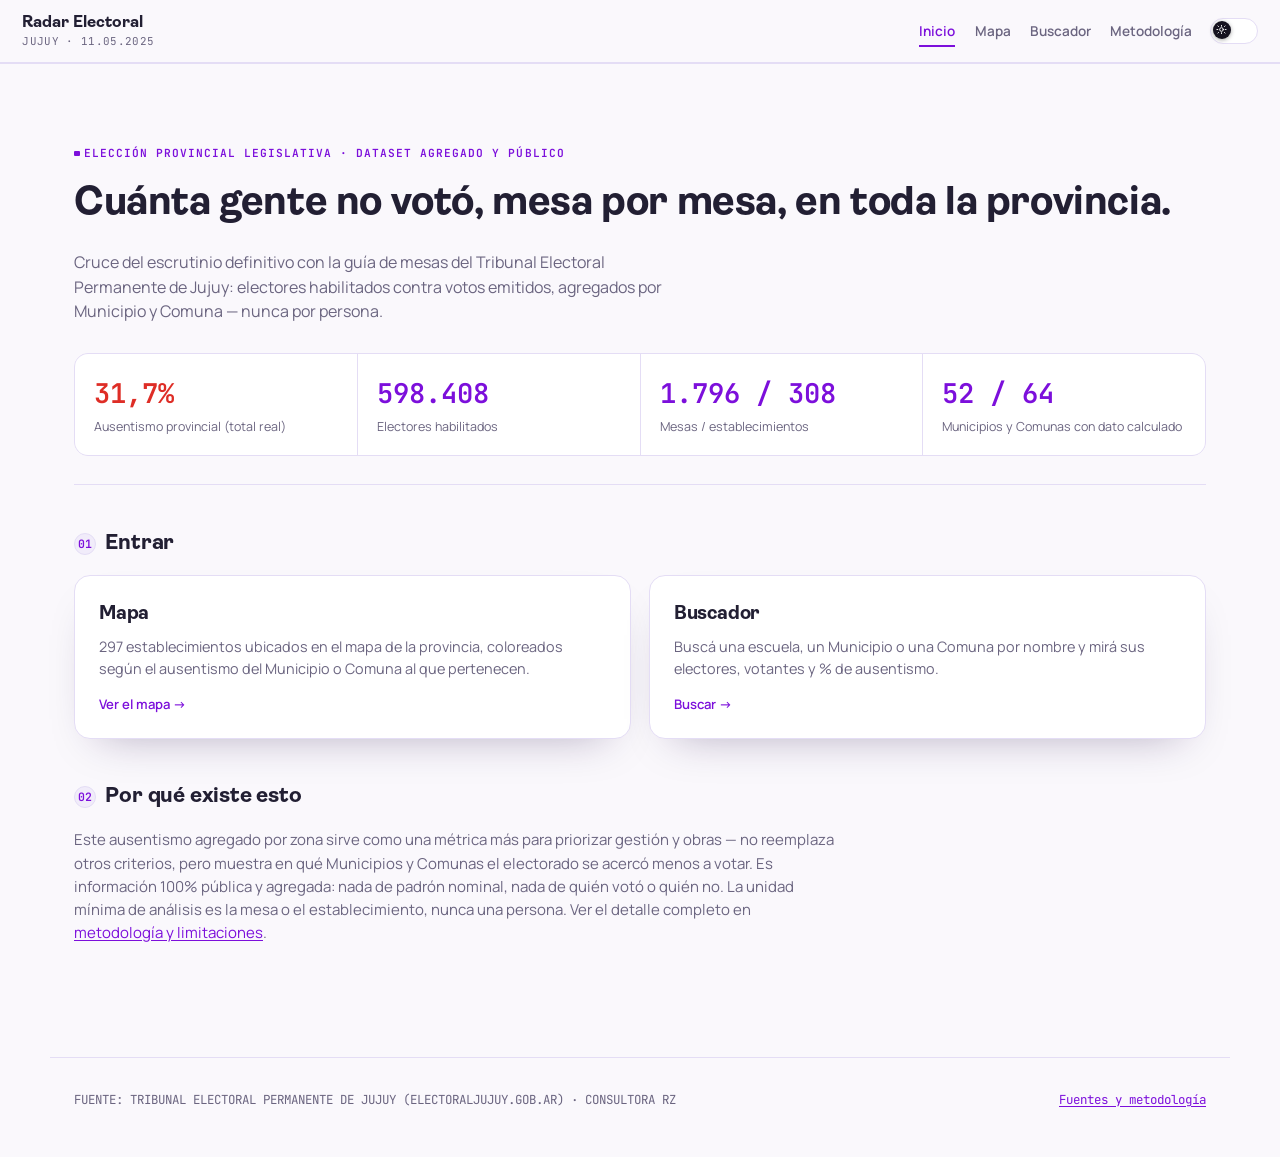
==== commit 73b5022b: "Renombrar el proyecto a Radar Electoral Jujuy Co-Authored-By: Claude Sonnet 5 <noreply@anthropic.com" ====
--- a/index.html
+++ b/index.html
@@ -3,8 +3,8 @@
 <head>
 <meta charset="utf-8">
 <meta name="viewport" content="width=device-width, initial-scale=1">
-<title>Ausentismo Electoral Jujuy</title>
-<meta name="description" content="Mapa y buscador del ausentismo en la Elección Provincial Legislativa de Jujuy del 11/05/2025, por Municipio y Comuna, con datos públicos agregados del Tribunal Electoral.">
+<title>Radar Electoral Jujuy</title>
+<meta name="description" content="Radar Electoral Jujuy: mapa y buscador del ausentismo en la Elección Provincial Legislativa de Jujuy del 11/05/2025, por Municipio y Comuna, con datos públicos agregados del Tribunal Electoral.">
 <link rel="icon" href="data:image/svg+xml,<svg xmlns=%22http://www.w3.org/2000/svg%22 viewBox=%220 0 100 100%22><rect width=%22100%22 height=%22100%22 rx=%2220%22 fill=%22%237C0FDB%22/><circle cx=%2250%22 cy=%2250%22 r=%2226%22 fill=%22%23de2d26%22/></svg>">
 <link rel="preconnect" href="https://fonts.googleapis.com">
 <link rel="stylesheet" href="https://fonts.googleapis.com/css2?family=Manrope:wght@400;500;600;700;800&family=JetBrains+Mono:wght@400;500;600&display=swap">
@@ -14,7 +14,7 @@
 <body>
 
 <header class="site-header">
-  <div class="brand"><span class="word">Ausentismo Electoral</span><span class="sub">JUJUY · 11.05.2025</span></div>
+  <div class="brand"><span class="word">Radar Electoral</span><span class="sub">JUJUY · 11.05.2025</span></div>
   <nav class="site-nav" aria-label="Navegación principal">
     <ul>
       <li><a href="index.html" data-active="true">Inicio</a></li>
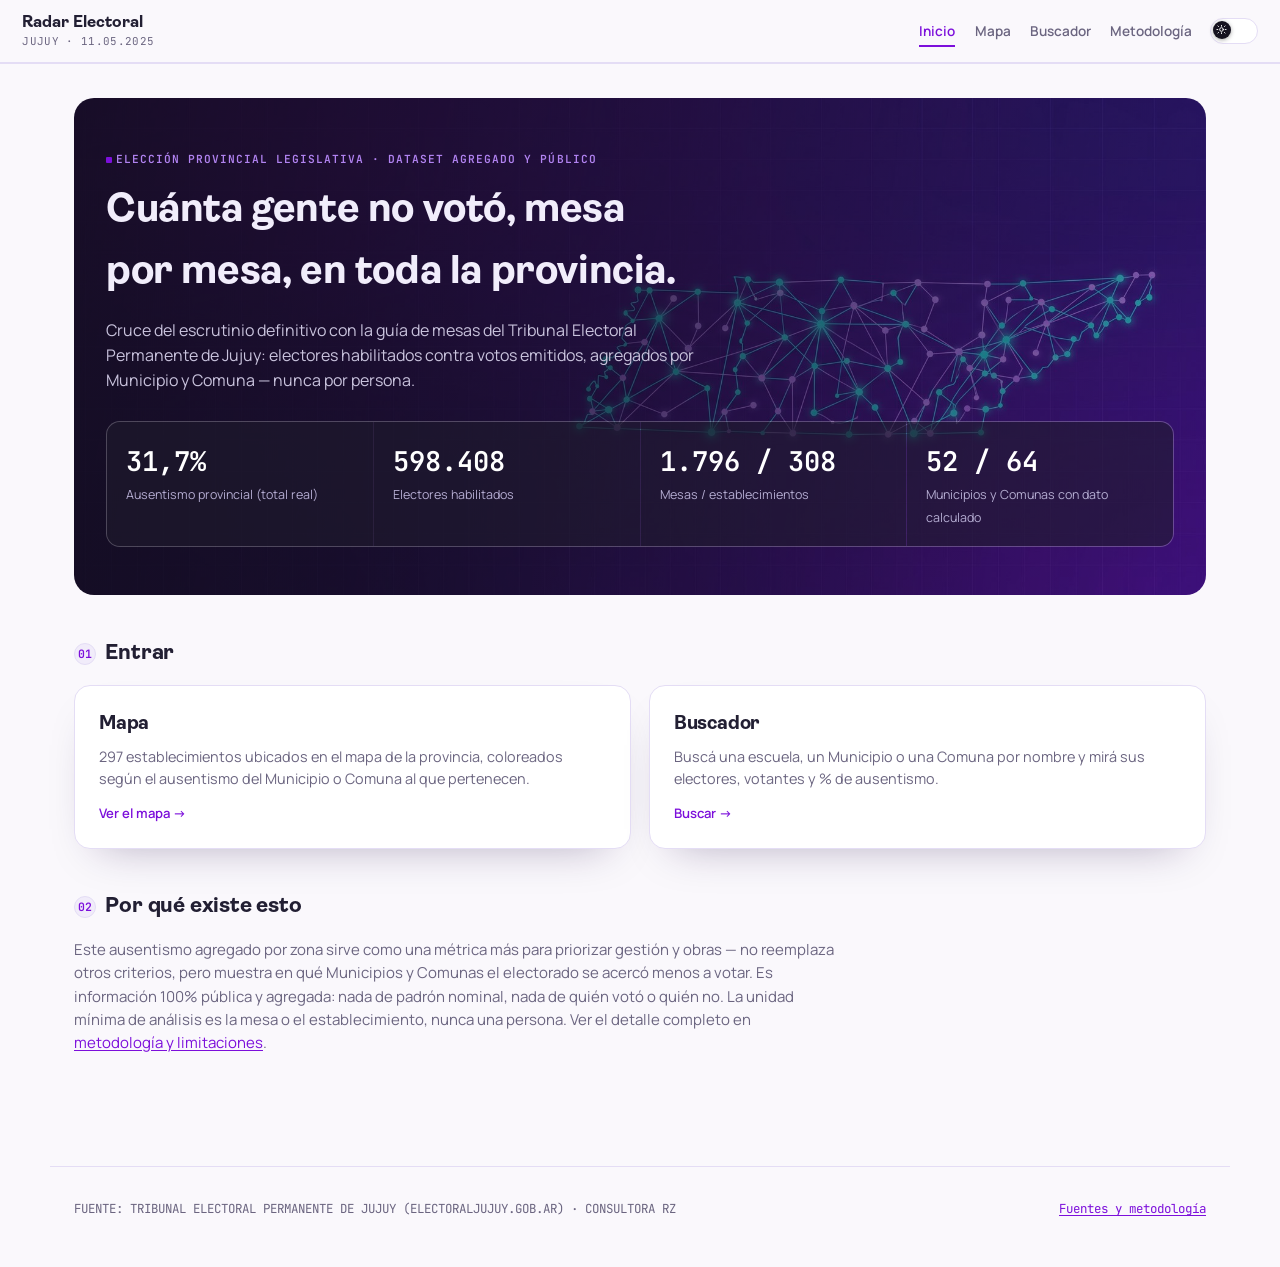
==== commit 7f4fc957: "Agregar imagenes de marca: hero, Open Graph y acentos por seccion Hero de Inicio con fondo de red de" ====
--- a/index.html
+++ b/index.html
@@ -6,6 +6,13 @@
 <title>Radar Electoral Jujuy</title>
 <meta name="description" content="Radar Electoral Jujuy: mapa y buscador del ausentismo en la Elección Provincial Legislativa de Jujuy del 11/05/2025, por Municipio y Comuna, con datos públicos agregados del Tribunal Electoral.">
 <link rel="icon" href="data:image/svg+xml,<svg xmlns=%22http://www.w3.org/2000/svg%22 viewBox=%220 0 100 100%22><rect width=%22100%22 height=%22100%22 rx=%2220%22 fill=%22%237C0FDB%22/><circle cx=%2250%22 cy=%2250%22 r=%2226%22 fill=%22%23de2d26%22/></svg>">
+<meta property="og:title" content="Radar Electoral Jujuy">
+<meta property="og:description" content="Radar Electoral Jujuy: mapa y buscador del ausentismo en la Elección Provincial Legislativa de Jujuy del 11/05/2025, por Municipio y Comuna, con datos públicos agregados del Tribunal Electoral.">
+<meta property="og:image" content="https://consultorarzok.github.io/radar-electoral-jujuy/images/share-radar-jujuy.jpg">
+<meta property="og:url" content="https://consultorarzok.github.io/radar-electoral-jujuy/index.html">
+<meta property="og:type" content="website">
+<meta name="twitter:card" content="summary_large_image">
+<meta name="twitter:image" content="https://consultorarzok.github.io/radar-electoral-jujuy/images/share-radar-jujuy.jpg">
 <link rel="preconnect" href="https://fonts.googleapis.com">
 <link rel="stylesheet" href="https://fonts.googleapis.com/css2?family=Manrope:wght@400;500;600;700;800&family=JetBrains+Mono:wght@400;500;600&display=swap">
 <link rel="stylesheet" href="style.css">
@@ -33,7 +40,7 @@
 </header>
 
 <main>
-  <div class="hero">
+  <div class="hero hero-photo">
     <div class="hero-inner">
       <div class="eyebrow">Elección Provincial Legislativa · Dataset agregado y público</div>
       <h1>Cuánta gente no votó, mesa por mesa, en toda la provincia.</h1>
--- a/style.css
+++ b/style.css
@@ -61,7 +61,7 @@
 .reveal.active{opacity:1;transform:translateY(0)}
 
 /* ---------- header / nav ---------- */
-.site-header{display:flex;align-items:center;justify-content:space-between;gap:1rem;padding:.9rem 1.4rem;border-bottom:1px solid var(--border);position:sticky;top:0;z-index:40;background:var(--paper);box-shadow:0 1px 0 var(--border)}
+.site-header{display:flex;align-items:center;justify-content:space-between;gap:1rem;padding:.9rem 1.4rem;border-bottom:1px solid var(--border);position:sticky;top:0;z-index:40;background:var(--paper);box-shadow:0 1px 0 var(--border);flex-wrap:wrap}
 .brand{display:flex;flex-direction:column;line-height:1.15;gap:.1rem}
 .brand .word{font-family:'Ambit','Unbounded',sans-serif;font-weight:700;font-size:1.02rem;color:var(--ink)}
 .brand .sub{font-family:'JetBrains Mono',monospace;font-size:.68rem;color:var(--muted);letter-spacing:.03em}
@@ -85,6 +85,27 @@
 
 /* ---------- hero ---------- */
 .hero{padding:2.6rem 0 1.8rem;border-bottom:1px solid var(--border);margin-bottom:2rem}
+.hero.hero-photo{
+  background: linear-gradient(100deg, rgba(18,14,31,.92) 0%, rgba(18,14,31,.72) 42%, rgba(18,14,31,.32) 100%), url('images/hero-datos.jpg');
+  background-size: cover;
+  background-position: right center;
+  border-radius: 20px;
+  border-bottom: none;
+  padding: 3rem 2rem;
+}
+.hero.hero-photo .eyebrow{color:var(--lavender,#C09EFB)}
+.hero.hero-photo h1{color:#F1EDFB}
+.hero.hero-photo p.lede{color:#C9C3DD}
+.hero.hero-photo .stat-grid{background:rgba(255,255,255,.08);border-color:rgba(255,255,255,.18)}
+.hero.hero-photo .stat{background:rgba(18,14,31,.55)}
+.hero.hero-photo .stat b{color:#fff}
+.hero.hero-photo .stat span{color:#B4ACD1}
+@media (max-width:480px){.hero.hero-photo{padding:2rem 1.2rem;background-position:75% center}}
+
+.hero-flex{display:flex;align-items:center;justify-content:space-between;gap:1.6rem}
+.hero-flex > .hero-text{flex:1;min-width:0}
+.hero-accent{width:240px;flex:none;border-radius:16px;box-shadow:var(--shadow);display:block}
+@media (max-width:760px){.hero-accent{display:none}}
 .eyebrow{font-family:'JetBrains Mono',monospace;text-transform:uppercase;letter-spacing:.09em;font-size:.7rem;color:var(--accent);font-weight:600;margin-bottom:.7rem;display:inline-flex;align-items:center;gap:.4em}
 .eyebrow::before{content:'';width:.5em;height:.5em;border-radius:1px;background:var(--accent);display:inline-block}
 .hero h1{font-size:clamp(1.7rem,3.4vw,2.5rem)}
@@ -128,35 +149,75 @@
 thead th:hover{color:var(--ink)}
 thead th.sorted{color:var(--accent)}
 tbody td{padding:.6rem .7rem;border-bottom:1px solid var(--border);color:var(--muted);vertical-align:middle}
+tbody tr{cursor:pointer}
 tbody tr:hover td{background:var(--surface-2);color:var(--ink)}
 .pill{display:inline-flex;align-items:center;gap:.35rem;padding:.2rem .55rem;border-radius:999px;font-size:.78rem;font-weight:600;font-family:'JetBrains Mono',monospace}
 .pill .dot{width:7px;height:7px;border-radius:50%}
 .pill.na{color:var(--muted);background:var(--surface-2)}
 
+@media (max-width:640px){
+  #tbl, #tbl thead, #tbl tbody, #tbl tr, #tbl td{display:block;width:100%}
+  #tbl thead{display:none}
+  #tbl tbody tr{border:1px solid var(--border);border-radius:12px;margin-bottom:.7rem;padding:.2rem .9rem;background:var(--surface)}
+  #tbl tbody tr:hover td{background:transparent}
+  #tbl tbody td{display:flex;justify-content:space-between;align-items:center;gap:.8rem;border-top:1px solid var(--border);border-bottom:none;padding:.55rem 0;text-align:right}
+  #tbl tbody td:first-child{border-top:none;font-weight:700;color:var(--ink)}
+  #tbl tbody td::before{content:attr(data-label);color:var(--muted);font-family:'JetBrains Mono',monospace;font-size:.66rem;text-transform:uppercase;letter-spacing:.04em;text-align:left;flex:none}
+  #tbl tbody td:first-child::before{content:none}
+}
+
 /* ---------- search ---------- */
 .searchbar{display:flex;gap:.6rem;margin-bottom:1.2rem;flex-wrap:wrap;align-items:center}
 input[type=search],input[type=text]{background:var(--surface);border:1px solid var(--border);color:var(--ink);padding:.65rem .9rem;border-radius:9px;font-size:.92rem;font-family:inherit;flex:1;min-width:220px}
 input[type=search]:focus,input[type=text]:focus{outline:2px solid var(--accent);outline-offset:1px}
-.toggle-group{display:flex;border:1px solid var(--border);border-radius:9px;overflow:hidden}
-.toggle-group button{background:var(--surface);color:var(--muted);border:none;padding:.6rem 1rem;font-size:.85rem;cursor:pointer;font-family:inherit}
+.toggle-group{display:flex;border:1px solid var(--border);border-radius:9px;overflow:hidden;flex:1;min-width:220px}
+.toggle-group button{background:var(--surface);color:var(--muted);border:none;padding:.6rem 1rem;font-size:.85rem;cursor:pointer;font-family:inherit;flex:1;white-space:nowrap}
 .toggle-group button.active{background:var(--purple);color:#fff;font-weight:600}
 .count-note{font-family:'JetBrains Mono',monospace;color:var(--muted);font-size:.78rem;margin-bottom:.8rem}
+
+/* ---------- detail modal ---------- */
+.modal-overlay{position:fixed;inset:0;background:rgba(10,6,20,.55);display:flex;align-items:center;justify-content:center;padding:1.2rem;z-index:100}
+.modal-overlay[hidden]{display:none}
+.modal-card{background:var(--surface);border:1px solid var(--border);border-radius:18px;box-shadow:var(--shadow);max-width:560px;width:100%;max-height:85vh;overflow-y:auto;padding:1.6rem}
+.modal-card h3{font-size:1.25rem;color:var(--ink);margin-bottom:.2rem}
+.modal-close{position:sticky;top:0;float:right;background:var(--surface-2);border:1px solid var(--border);color:var(--muted);border-radius:999px;width:2rem;height:2rem;cursor:pointer;font-size:1rem;line-height:1}
+.modal-sub{font-family:'JetBrains Mono',monospace;font-size:.75rem;color:var(--muted);margin-bottom:1.1rem}
+.detail-row{display:flex;justify-content:space-between;gap:1rem;padding:.55rem 0;border-top:1px solid var(--border);font-size:.88rem}
+.detail-row span:first-child{color:var(--muted)}
+.detail-row span:last-child{color:var(--ink);font-weight:600;text-align:right}
+.subcard{background:var(--surface-2);border:1px solid var(--border);border-radius:12px;padding:.9rem 1rem;margin-top:1rem}
+.subcard h5{font-family:'JetBrains Mono',monospace;font-size:.68rem;text-transform:uppercase;letter-spacing:.05em;color:var(--muted);margin:0 0 .3rem}
+.subcard .detail-row{padding:.45rem 0}
+.subcard .detail-row:first-child{border-top:none}
+.detail-row-link{cursor:pointer}
+.detail-row-link:hover span{color:var(--accent)}
+@media (max-width:480px){
+  .modal-overlay{padding:0;align-items:flex-end}
+  .modal-card{max-width:100%;max-height:92vh;border-radius:18px 18px 0 0;padding:1.2rem}
+  .modal-card h3{font-size:1.1rem;padding-right:2.4rem}
+  .detail-row{font-size:.85rem}
+  .detail-row-link span{white-space:normal}
+}
+.detail-note{margin-top:1rem;padding:.8rem .9rem;background:var(--surface-2);border-radius:10px;color:var(--muted);font-size:.82rem}
+.detail-actions{display:flex;gap:.6rem;margin-top:1.2rem;flex-wrap:wrap}
+.detail-actions a{font-size:.82rem;font-weight:600;padding:.55rem .9rem;border-radius:9px;border:1px solid var(--border);color:var(--ink);text-decoration:none;background:var(--surface-2)}
+.detail-actions a:hover{border-color:var(--accent);color:var(--accent)}
 
 /* ---------- map page ---------- */
 .map-layout{display:grid;grid-template-columns:1fr 300px;gap:1.2rem;align-items:start}
 @media (max-width:900px){.map-layout{grid-template-columns:1fr}}
 #mapwrap{position:relative;background:var(--surface);border:1px solid var(--border);border-radius:16px;overflow:hidden;height:74vh;min-height:480px;box-shadow:var(--shadow)}
-#leafmap{width:100%;height:100%}
+@media (max-width:480px){#mapwrap{height:60vh;min-height:360px}}
+#gmap{width:100%;height:100%}
 .sidepanel{background:var(--surface);border:1px solid var(--border);border-radius:16px;padding:1.2rem;box-shadow:var(--shadow)}
 .sidepanel h4{font-family:'JetBrains Mono',monospace;font-size:.7rem;text-transform:uppercase;letter-spacing:.05em;color:var(--muted);margin-bottom:.7rem}
 
-.leaflet-popup-content-wrapper{background:var(--surface);color:var(--ink);border-radius:10px;box-shadow:0 8px 24px rgba(0,0,0,.25)}
-.leaflet-popup-tip{background:var(--surface)}
-.leaflet-popup-content{margin:.8rem .9rem;font-family:'Manrope',sans-serif;font-size:.83rem;min-width:190px}
-.leaflet-popup-content .p-esc{font-family:'Ambit','Unbounded',sans-serif;font-weight:700;color:var(--ink);margin-bottom:.3rem;font-size:.9rem}
-.leaflet-popup-content .p-row{display:flex;justify-content:space-between;gap:.7rem;padding:.18rem 0;border-top:1px solid var(--border);color:var(--muted)}
-.leaflet-popup-content .p-note{margin-top:.4rem;font-size:.74rem;color:var(--muted);font-family:'JetBrains Mono',monospace}
-.leaflet-control-attribution{background:rgba(255,255,255,.85) !important;font-size:10px !important}
+.gm-style .gm-style-iw-c{background:var(--surface);border-radius:10px;box-shadow:0 8px 24px rgba(0,0,0,.25)}
+.gm-style .gm-style-iw-d{overflow:auto !important}
+.gm-style .gm-style-iw-tc::after{background:var(--surface)}
+.p-esc{font-family:'Ambit','Unbounded',sans-serif;font-weight:700;color:var(--ink);margin-bottom:.3rem;font-size:.9rem}
+.p-row{display:flex;justify-content:space-between;gap:.7rem;padding:.18rem 0;border-top:1px solid var(--border);color:var(--muted);font-family:'Manrope',sans-serif;font-size:.83rem;min-width:190px}
+.p-note{margin-top:.4rem;font-size:.74rem;color:var(--muted);font-family:'JetBrains Mono',monospace}
 :root[data-theme="dark"] .leaflet-control-attribution{background:rgba(18,14,31,.85) !important}
 @media (prefers-color-scheme:dark){ :root:not([data-theme="light"]) .leaflet-control-attribution{background:rgba(18,14,31,.85) !important} }
 .leaflet-control-zoom a{background:var(--surface) !important;color:var(--ink) !important;border-color:var(--border) !important}
@@ -178,3 +239,10 @@
   .site-nav ul{gap:.8rem}
   .site-nav a{font-size:.78rem}
 }
+@media (max-width:480px){
+  .site-header{padding:.7rem 1rem;gap:.5rem}
+  .site-nav{order:3;width:100%;justify-content:space-between}
+  .site-nav ul{gap:0;justify-content:space-between;width:100%}
+  main{padding:1.6rem 1rem 3rem}
+  .hero h1{font-size:1.5rem}
+}
